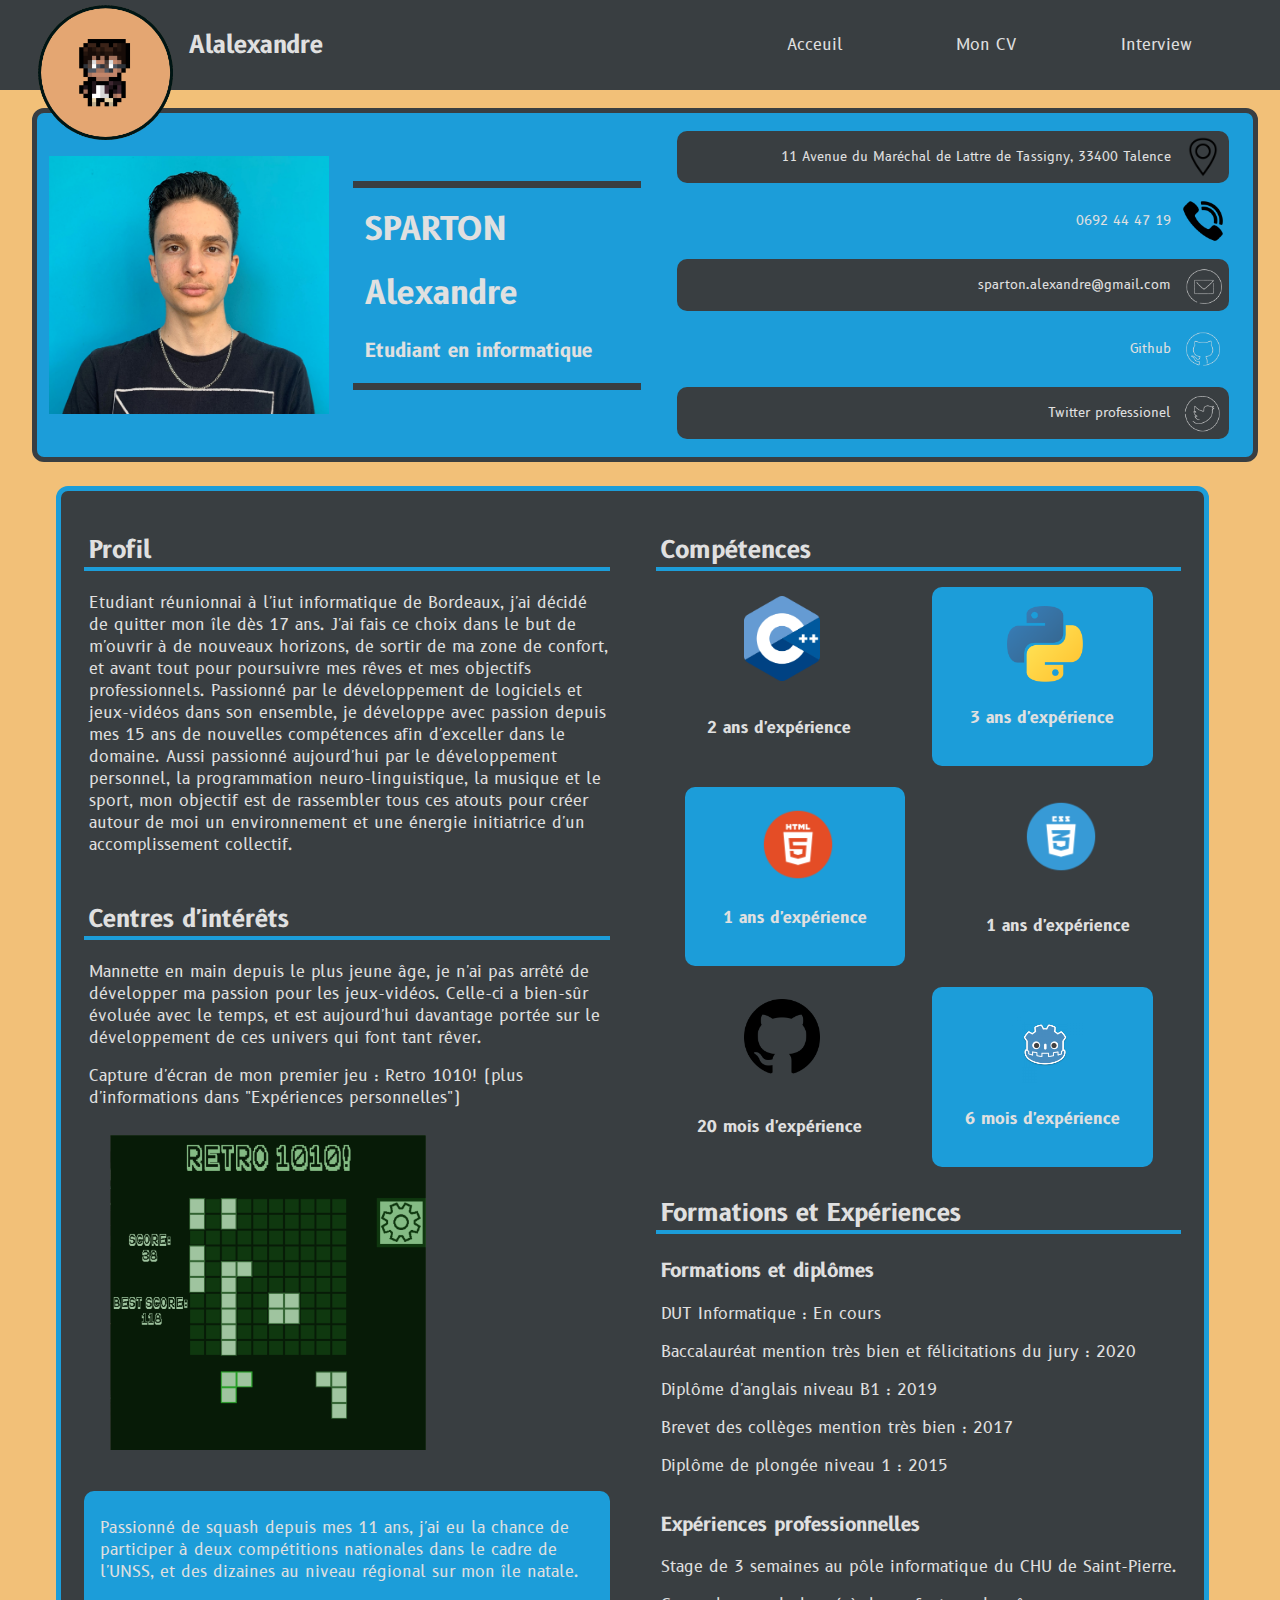
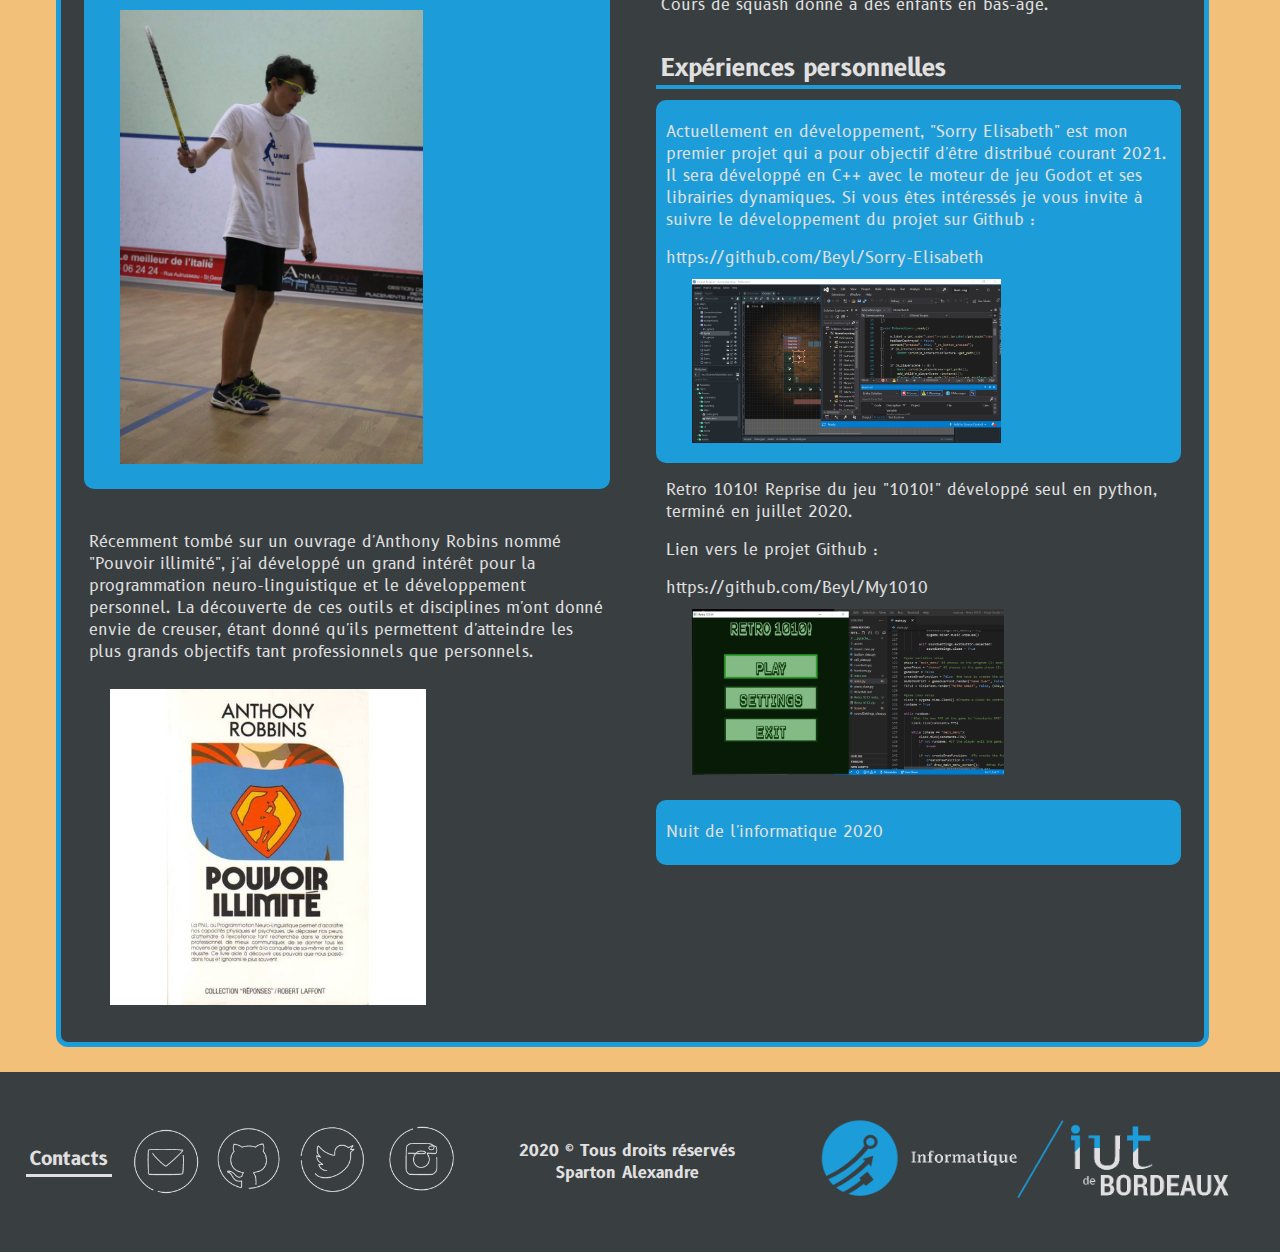
==== cv.html @ 61b1ef1c "Push the project" ====
<!DOCTYPE html>
<html lang="fr">
<head>
    <meta charset='utf-8'>
    <title>Alalexandre - CV</title>
    <link rel="icon" href="images/logo.png">
    <meta name='viewport' content='width=device-width, initial-scale=1'>
    <link rel='stylesheet' type='text/css' media='screen' href='style/cvStyle.css'>
    <link rel='stylesheet' type='text/css' media='screen' href='style/commun.css'>
</head>
<body>
    <header>
        <div>
            <img src="images/logo.png" alt="alalexandre dev logo">
            <h2>Alalexandre</h2>
        </div>
        <nav>
            <a href="index.html">Acceuil</a>
            <a href="cv.html">Mon CV</a>
            <a href="interview.html">Interview</a>
        </nav>
    </header>

    <main>
        <section id="cvHeader">
            <img src="images/cv/photo_cv_crop.jpeg" alt="Photo de Sparton Alexandre">
            <div id=name>
                <h1>SPARTON</h1>
                <h1>Alexandre</h1>
                <h3>Etudiant en informatique</h3>
            </div>
            <div id="cvContacts">
                <a>
                    <p>11 Avenue du Maréchal de Lattre de Tassigny, 33400 Talence</p>
                    <img src="images/contacts/adress.png" alt="Point de carte">
                </a>
                <a>
                    <p>0692 44 47 19</p>
                    <img src="images/contacts/tel.png" alt="Icône téléphone">
                </a>
                <a href="mailto:alexandre.sparton.dev@gmail.com">
                    <p>sparton.alexandre@gmail.com</p>
                    <img src="images/contacts/mail.png" alt="Icône email">
                </a>
                <a href="https://github.com/Beyl" target="_blank" rel="noopener noreferrer">
                    <p>Github</p>
                    <img src="images/contacts/git.png" alt="Icône Github">
                </a>
                <a href="https://twitter.com/Beyl_dev" target="_blank" rel="noopener noreferrer">
                    <p>Twitter professionel</p>
                    <img src="images/contacts/twitter.png" alt="Icône Twitter">
                </a>
            </div>
        </section>

        <section id="cvMain">
            <div>
                <div id="profile">
                    <h2>Profil</h2>
                    <p>
                        Etudiant réunionnai à l'iut informatique de Bordeaux, j'ai décidé de quitter mon île dès 17 ans.
                        J'ai fais ce choix dans le but de m'ouvrir à de nouveaux horizons, de sortir de ma zone de confort, et avant tout pour poursuivre mes rêves et mes objectifs professionnels.
                        Passionné par le développement de logiciels et jeux-vidéos dans son ensemble, je développe avec passion depuis mes 15 ans de nouvelles compétences afin d'exceller dans le domaine.
                        Aussi passionné aujourd'hui par le développement personnel, la programmation neuro-linguistique, la musique et le sport,
                        mon objectif est de rassembler tous ces atouts pour créer autour de moi un environnement et une énergie initiatrice d'un accomplissement collectif.
                    </p>
                </div>
                <div id="centerOfInterests">
                    <h2>Centres d'intérêts</h2>
                    <div>
                        <p>
                            Mannette en main depuis le plus jeune âge, je n'ai pas arrêté de développer ma passion pour les jeux-vidéos.
                            Celle-ci a bien-sûr évoluée avec le temps, et est aujourd'hui davantage portée sur le développement de ces univers qui font tant rêver.
                        </p>
                        <p>Capture d'écran de mon premier jeu : Retro 1010! (plus d'informations dans "Expériences personnelles")</p>
                        <img src="images/cv/retro1010.PNG" alt="Screenshot of Retro 1010!">
                    </div>
                    <div>
                        <p>
                            Passionné de squash depuis mes 11 ans, j'ai eu la chance de participer à deux compétitions nationales dans le cadre de l'UNSS, et des dizaines au niveau régional sur mon île natale.
                        </p>
                        <img src="images/cv/Squash_loisir.jpg" alt="Championnat de France UNSS 2018">
                    </div>
                    <div>
                        <p>
                            Récemment tombé sur un ouvrage d'Anthony Robins nommé "Pouvoir illimité", j'ai développé un grand intérêt pour la programmation neuro-linguistique et le développement personnel.
                            La découverte de ces outils et disciplines m'ont donné envie de creuser, étant donné qu'ils permettent d'atteindre les plus grands objectifs tant professionnels que personnels.
                        </p>
                        <img src="images/cv/pouvoir_illimité.jpg" alt="Pouvoir illimité Anthony Robins">
                    </div>
                </div>
            </div>
            <div>
                <div id="skills">
                    <h2>Compétences</h2>
                    <div>
                        <div>
                            <img src="images/cv/c++.png" alt="c++ icon">
                            <h4>2 ans d'expérience</h4>
                        </div>
                        <div class="bgBlue">
                            <img src="images/cv/python.png" alt="python icon">
                            <h4>3 ans d'expérience</h4>
                        </div>
                        <div class="bgBlue">
                            <img src="images/cv/html.png" alt="html icon">
                            <h4>1 ans d'expérience</h4>
                        </div>
                        <div>
                            <img src="images/cv/css.png" alt="css icon">
                            <h4>1 ans d'expérience</h4>
                        </div>
                        <div>
                            <img src="images/cv/github.png" alt="github icon">
                            <h4>20 mois d'expérience</h4>
                        </div>
                        <div class="bgBlue">
                            <img src="images/cv/godot.png" alt="godot icon">
                            <h4>6 mois d'expérience</h4>
                        </div>
                    </div>
                </div>
                <div id="professionnal">
                    <h2>Formations et Expériences</h2>
                    <div>
                        <h3>Formations et diplômes</h3>
                        <p>DUT Informatique : En cours</p>
                        <p>Baccalauréat mention très bien et félicitations du jury : 2020</p>
                        <p>Diplôme d'anglais niveau B1 : 2019</p>
                        <p>Brevet des collèges mention très bien : 2017</p>
                        <p>Diplôme de plongée niveau 1 : 2015</p>
                    </div>
                    <div>
                        <h3>Expériences professionnelles</h3>
                        <p>Stage de 3 semaines au pôle informatique du CHU de Saint-Pierre.</p>
                        <p>Cours de squash donné à des enfants en bas-âge.</p>
                    </div>
                    <div id="personalExperiences">
                        <h2>Expériences personnelles</h2>
                        <div>
                            <p>
                                Actuellement en développement, "Sorry Elisabeth" est mon premier projet qui a pour objectif d'être distribué courant 2021.
                                Il sera développé en C++ avec le moteur de jeu Godot et ses librairies dynamiques.
                                Si vous êtes intéressés je vous invite à suivre le développement du projet sur Github :
                            </p>
                            <a href="https://github.com/Beyl/Sorry-Elisabeth" target="_blank" rel="noopener noreferrer">
                                https://github.com/Beyl/Sorry-Elisabeth
                            </a>
                            <img src="images/cv/godot_working.PNG" alt="Godot working">
                        </div>
                        <div>
                            <p>
                                Retro 1010! Reprise du jeu "1010!" développé seul en python, terminé en juillet 2020.
                            </p>
                            <p>
                                Lien vers le projet Github : 
                            </p>
                            <a href="https://github.com/Beyl/My1010" target="_blank" rel="noopener noreferrer">
                                https://github.com/Beyl/My1010
                            </a>
                            <img src="images/cv/retro1010_working.PNG" alt="Python game development">
                        </div>
                        <div>
                            <p>Nuit de l'informatique 2020</p>
                        </div>
                    </div>
                </div>
            </div>
        </section>
    </main>

    <footer>
        <div id="contacts">
            <h3>Contacts</h3>
            <div>
                <a href="mailto:alexandre.sparton.dev@gmail.com">
                    <img src="images/contacts/mail.png" alt="Email">
                </a>
                <a href="https://github.com/Beyl" target="_blank" rel="noopener noreferrer">
                    <img src="images/contacts/git.png" alt="GitHub">
                </a>
                <a href="https://twitter.com/Beyl_dev" target="_blank" rel="noopener noreferrer">
                    <img src="images/contacts/twitter.png" alt="Twitter">
                </a>
                <a href="https://www.instagram.com/alexandresparton_dev/" target="_blank" rel="noopener noreferrer">
                    <img src="images/contacts/instagram.png" alt="Instagram">
                </a>
            </div>
        </div>
        <div id="copyright">
            <h4>2020 © Tous droits réservés</h4>
            <h4>Sparton Alexandre</h4>
        </div>
        <a href="https://www.iut.u-bordeaux.fr/info/" target="_blank" rel="noopener noreferrer">
            <img src="images/footer/iut.png" alt="Iut Informatique de Bordeaux">
        </a>
    </footer>
</body>
</html>
---- style/cvStyle.css ----
main {
    width: 95%;
    height: auto;
    margin: 0;
    margin-left: 2.5%;
    margin-right: 2.5%;
    padding: 0;
    padding-top: 12vh;

    display: flex;
    flex-flow: column nowrap;
    justify-content: space-around;
}

#cvHeader {
    width: 100%;
    height: auto;

    display: flex;
    flex-flow: row nowrap;
    justify-content: space-around;
    align-items: center;

    border-radius: 12px;
    border: solid 5px #393E41;
    background-color: #1c9dd9;
}

#cvHeader>img {
    width: 23%;
    height: auto;
    margin: 1%;
}

#cvHeader>img:hover {
    transform: scale(1.15);
    transition: transform 0.5s;
}

#cvHeader>img:not(:hover) {
    transform: scale(1);
    transition: transform 0.5s;
}

#name {
    width: 23%;
    height: auto;
    margin: 1%;
    padding-left: 1%;

    border-top: solid 7px #393E41;
    border-bottom: solid 7px #393E41;
}

#cvContacts {
    width: 48%;
    height: auto;
    margin: 1%;

    display: flex;
    flex-flow: column nowrap;
    justify-content: space-around;
}

#cvContacts>a {
    width: 96%;
    height: 18%;
    margin: 1%;
    margin-left: 2%;
    margin-right: 2%;

    display: flex;
    flex-flow: row nowrap;
    justify-content: flex-end;
    align-items: center;
}

#cvContacts>a:nth-child(2n+1) {
    background-color: #393E41;
    border-radius: 10px;
}

#cvContacts>a:hover {
    transform: scale(1.15);
    transition: transform 0.5s;
}

#cvContacts>a:not(:hover) {
    transform: scale(1);
    transition: transform 0.5s;
}

#cvContacts>a>img {
    width: 7.5%;
    height: auto;
    margin: 1%;
    margin-left: 2%;
}

#cvContacts>a>p {
    font-size: smaller;
}

#cvMain {
    width: 94%;
    height: auto;
    margin: 2%;

    display: flex;
    flex-flow: row nowrap;
    justify-content: space-between;

    border-radius: 12px;
    border: solid 5px #1c9dd9;
    background-color: #393E41;
}

#cvMain h2 {
    margin-bottom: 1%;
    padding-left: 1%;

    border-bottom: solid 0.2em #1c9dd9;
}

#cvMain>div {
    width: 46%;
    height: auto;
    margin: 2%;
}

#cvMain>div>div {
    width: 100%;
    height: auto;

    display: flex;
    flex-flow: column nowrap;
    justify-content: space-around;
}

#profile p {
    margin-bottom: 5%;
    padding-left: 1%;
}

#centerOfInterests div:nth-child(2n+1) {
    padding: 2%;
    background-color: #1c9dd9;
    border-radius: 10px;
    margin-bottom: 5%;
    margin-top: 5%;
}

#centerOfInterests p {
    padding-left: 1%;
}

#cvMain img {
    width: 60%;
    height: auto;
    margin: 2%;
    margin-left: 5%;
}

#cvMain img:hover {
    transform: scale(1.25);
    transition: transform 0.5s;
}

#cvMain img:not(:hover) {
    transform: scale(1);
    transition: transform 0.5s;
}

#professionnal>div * {
    padding-left: 1%;
}

#professionnal a:hover {
    font-size: 1.15em;
    transition: font-size 0.5s;
}

#professionnal a:not(:hover) {
    font-size: 1em;
    transition: font-size 0.5s;
}

#professionnal img {
    width: 60%;
}

#personalExperiences>div:nth-child(2n) {
    margin-top: 2%;
    padding: 1%;
    border-radius: 10px;
    background-color: #1c9dd9;
}

#skills>div {
    display: flex;
    flex-flow: row wrap;
    justify-content: space-around;
}

#skills>div>div {
    width: 36%;
    height: auto;
    margin: 2%;

    display: flex;
    flex-flow: column nowrap;
    justify-content: space-around;
    align-items: center;
    text-align: center;
}

.bgBlue {
    padding: 3%;
    background-color: #1c9dd9;
    border-radius: 10px;
}

#skills img {
    width: 40%;
    height: auto;
}

@media screen and (min-width: 600px) and (max-width: 1024px) {
    #cvHeader {
        flex-wrap: wrap;
    }

    #name {
        width: 53%;
        text-align: center;
    }

    #cvContacts {
        width: 100%;
        margin-top: 2%;

        flex-flow: row wrap;
        align-items: center;
    }

    #cvContacts>a {
        height: auto;
        width: 48%;
        margin: 1%;
        flex-direction: row-reverse;
    }

    #cvContacts>a>img {
        width: 12%;
        height: auto;
        margin: 2%;
        margin-right: 4%;
    }

    #cvMain img {
        width: 65%;
    }

    #personalExperiences>div img {
        width: 80%;
    }
}

@media screen and (max-width: 600px) {
    #cvHeader {
        flex-direction: column;
    }

    #cvHeader>img {
        width: 50%;
        height: auto;
        margin: 4%;
    }

    #name {
        width: 75%;
        text-align: center;
    }

    #cvContacts {
        width: 100%;
    }

    #cvContacts>a {
        flex-direction: column-reverse;
        margin: 2%;
        margin-left: 0;
        margin-right: 0;
        width: 100%;
    }

    #cvContacts>a:nth-child(2n+1) {
        border-radius: 0px;
    }

    #cvContacts>a>img {
        width: 12%;
    }

    #cvMain {
        flex-direction: column;
        align-items: center;
        text-align: center;
    }

    #cvMain>div {
        width: 90%;
    }

    #cvMain img {
        width: 70%;
    }
}
---- style/commun.css ----
@import url('https://fonts.googleapis.com/css2?family=B612:wght@400;700&display=swap');

body {
    background-color: #F2C078;
    width: auto;
    height: auto;
    margin: 0;
    padding: 0;
}

h1, h2, h3, h4, h5, p, a {
    font-family: 'B612', 'serif';
    color: #E0E0E0;
}

a {
    text-decoration: none;
}

header {
    width: 100%;
    height: 10vh;
    position: fixed;
    display: flex;
    flex-flow: row nowrap;
    justify-content: space-between;
    background-color: #393E41;
    z-index: 2;
}

header>div {
    width: 30%;
    height: 100%;
    margin-left: 3%;
    display: flex;
    flex-flow: row nowrap;
    justify-content: flex-start;
    align-items: center;
}

header>div>img {
    width: auto;
    height: 150%;
    margin-top: 6vh;
    margin-right: 2%;
}

header>div>h2 {
    margin-left: 2%;
}

header>nav {
    width: 40%;
    height: 100%;
    margin-right: 3%;
    display: flex;
    flex-flow: row nowrap;
    justify-content: space-between;
    align-items: center;
}

header a {
    width: 100%;
    padding-top: 3.4vh;
    padding-bottom: 3.3vh;
    text-align: center;
}

header a:hover {
    background-color: #F2C078;
    transition: background-color 0.5s;
}

header a:not(:hover) {
    background-color: unset;
    transition: background-color 0.5s;
}

footer {
    width: 100%;
    height: 20vh;
    margin: 0;
    padding: 0;
    display: flex;
    flex-flow: row nowrap;
    justify-content: space-between;
    background-color: #393E41;
}

footer img:hover {
    transform: scale(1.15);
    transition: transform 0.5s;
}

footer img:not(:hover) {
    transform: scale(1);
    transition: transform 0.5s;
}

#contacts {
    width: 34%;
    height: 100%;
    margin: 0;
    margin-left: 2%;
    margin-right: 2%;
    display: flex;
    flex-flow: row nowrap;
    justify-content: space-between;
    align-items: center;
}

#contacts>h3 {
    border-bottom: solid 3px #E0E0E0;
    padding-bottom: 0.5%;
    padding-right: 1%;
    padding-left: 1%;
    margin-right: 2%;
}

#contacts>div {
    width: 78%;
    height: 100%;
    display: flex;
    flex-flow: row nowrap;
    justify-content: space-around;
    align-items: center;
}

#contacts>div img {
    width: 90%;
    height: 100%;
    margin: 0;
    padding: 5%;
    padding-top: 3.3vh;
    padding-bottom: 3.3vh;
}

#contacts>div img:hover {
    background-color: #1c9dd9;
    transition: background-color 0.5s;
    transform: scale(1.15);
    transition: transform 0.5s;
}

#contacts>div img:not(:hover) {
    background-color: unset;
    transition: background-color 0.5s;
    transform: scale(1);
    transition: transform 0.5s;
}

#copyright {
    width: 18%;
    height: 100%;
    margin-right: 1%;
    margin-left: 1%;
    text-align: center;
    display: flex;
    flex-flow: column nowrap;
    justify-content: center;
}

#copyright * {
    margin: 0;
    padding: 0;
}

footer>a {
    width: 34%;
    margin-left: 3%;
    margin-right: 3%;
    align-self: center;
}

footer>a>img {
    width: 100%;
    height: 90%;
}

@media screen and (max-width: 1024px) {
    footer {
        height: auto;
        display: flex;
        flex-flow: column nowrap;
        justify-content: space-between;
        align-items: center;
    }

    #contacts {
        width: 100%;
        height: 36%;
        margin-top: 1%;
        display: flex;
        flex-flow: column nowrap;
        justify-content: space-around;
        align-items: center;
    }

    #contacts>*:first-child {
        margin: 2%;
    }

    #contacts>div>a img {
        width: 70%;
        height: 100%;
        margin: 0;
        padding: 5%;
        padding-top: 3.3vh;
        padding-bottom: 3.3vh;
    }

    #copyright {
        width: 100%;
        height: 20%;
        margin-bottom: 4%;
        display: flex;
        flex-flow: row nowrap;
        justify-content: center;
        align-items: center;
    }

    #copyright * {
        padding-left: 2%;
        padding-right: 2%;
    }

    #copyright *:first-child {
        border-right: solid 2px #E0E0E0;
    }

    footer>a {
        width: 100%;
        height: 36%;
        display: flex;
        justify-content: center;
    }
    
    footer>a>img {
        width: 60%;
        height: auto;
    }
}

@media screen and (max-width: 1024px) and (min-width: 600px) {
    header a {
        padding-top: 3.1vh;
        padding-bottom: 3.1vh;
    }

    footer>* {
        width: 100%;
        height: 29%;
    }

    #copyright {
        margin-top: 2%;
        font-size: 1.3em;
    }
}

@media screen and (max-width: 600px) {
    header>div {
        margin: 0;
        margin-left: 1%;
    }

    header nav {
        width: 47%;
        margin: 0;
        margin-right: 1%;
    }

    header a {
        padding-top: 3.2vh;
        padding-bottom: 3.2vh;
    }
}
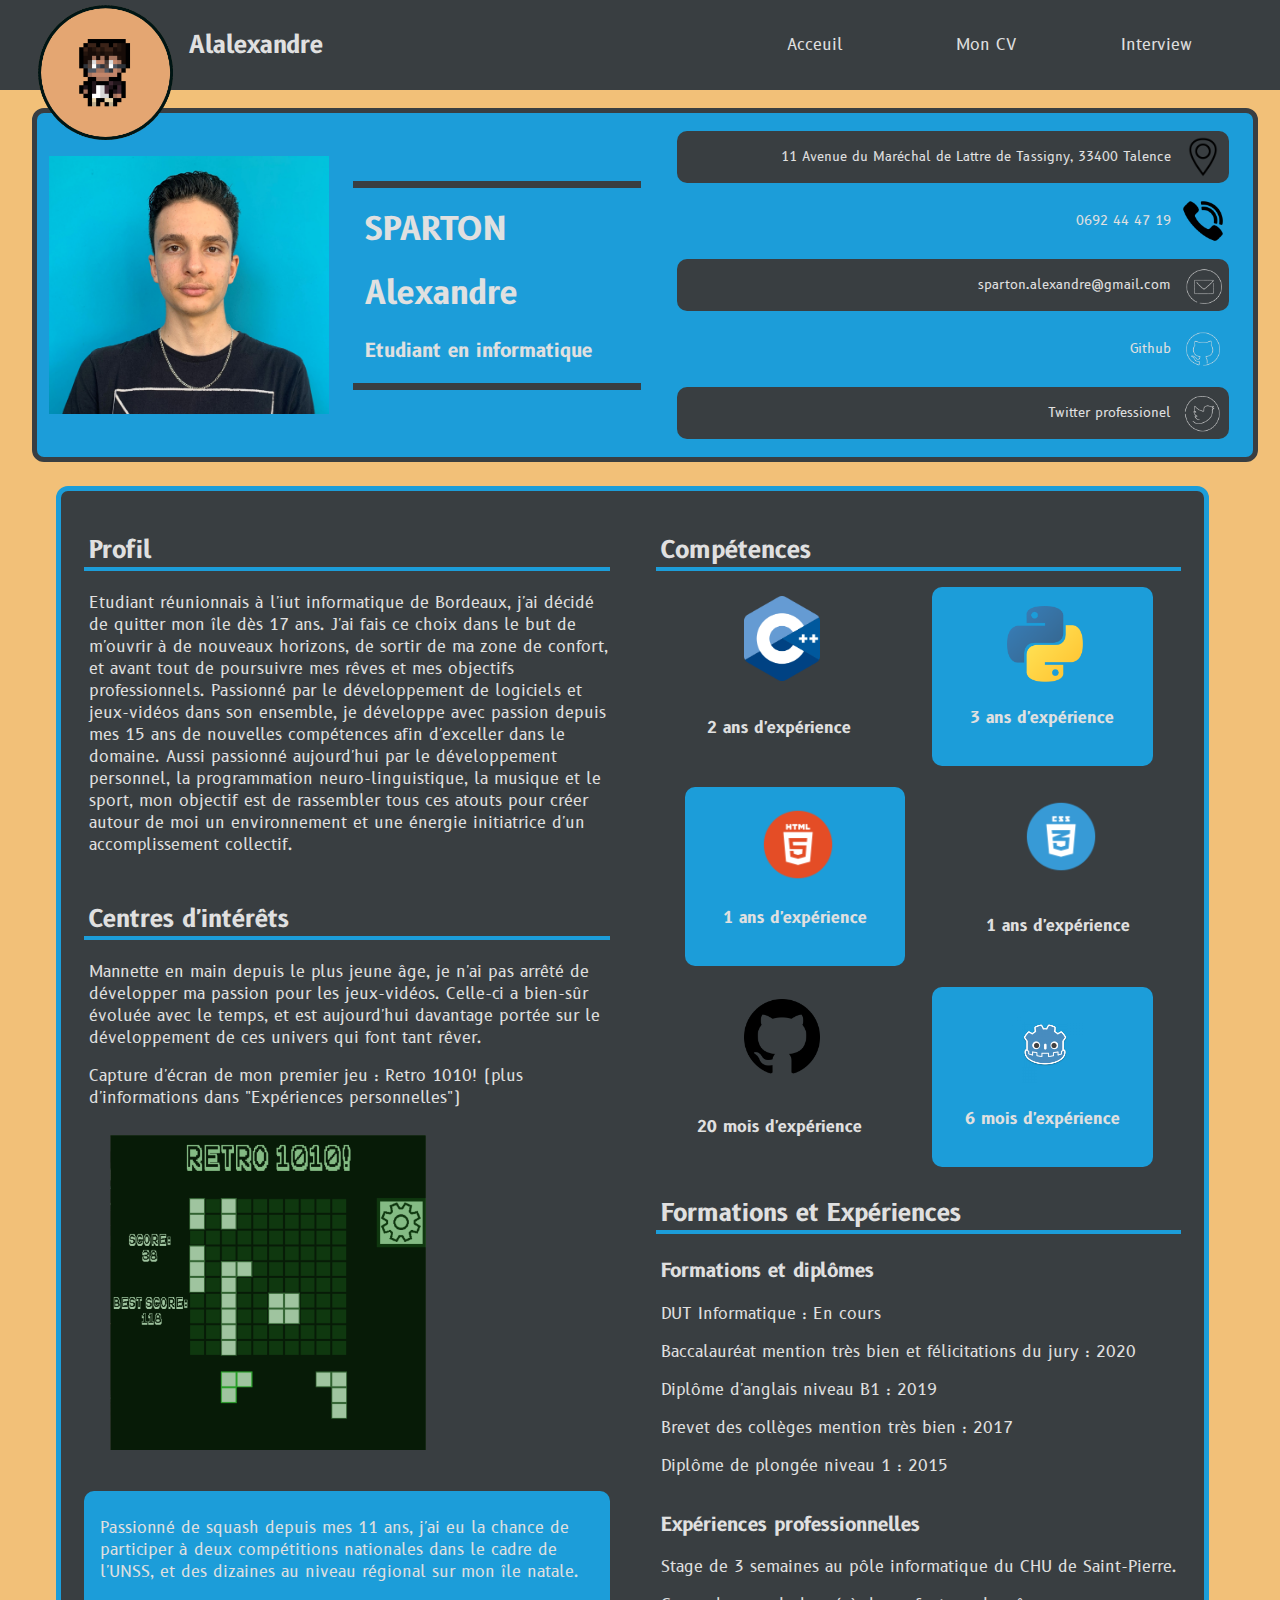
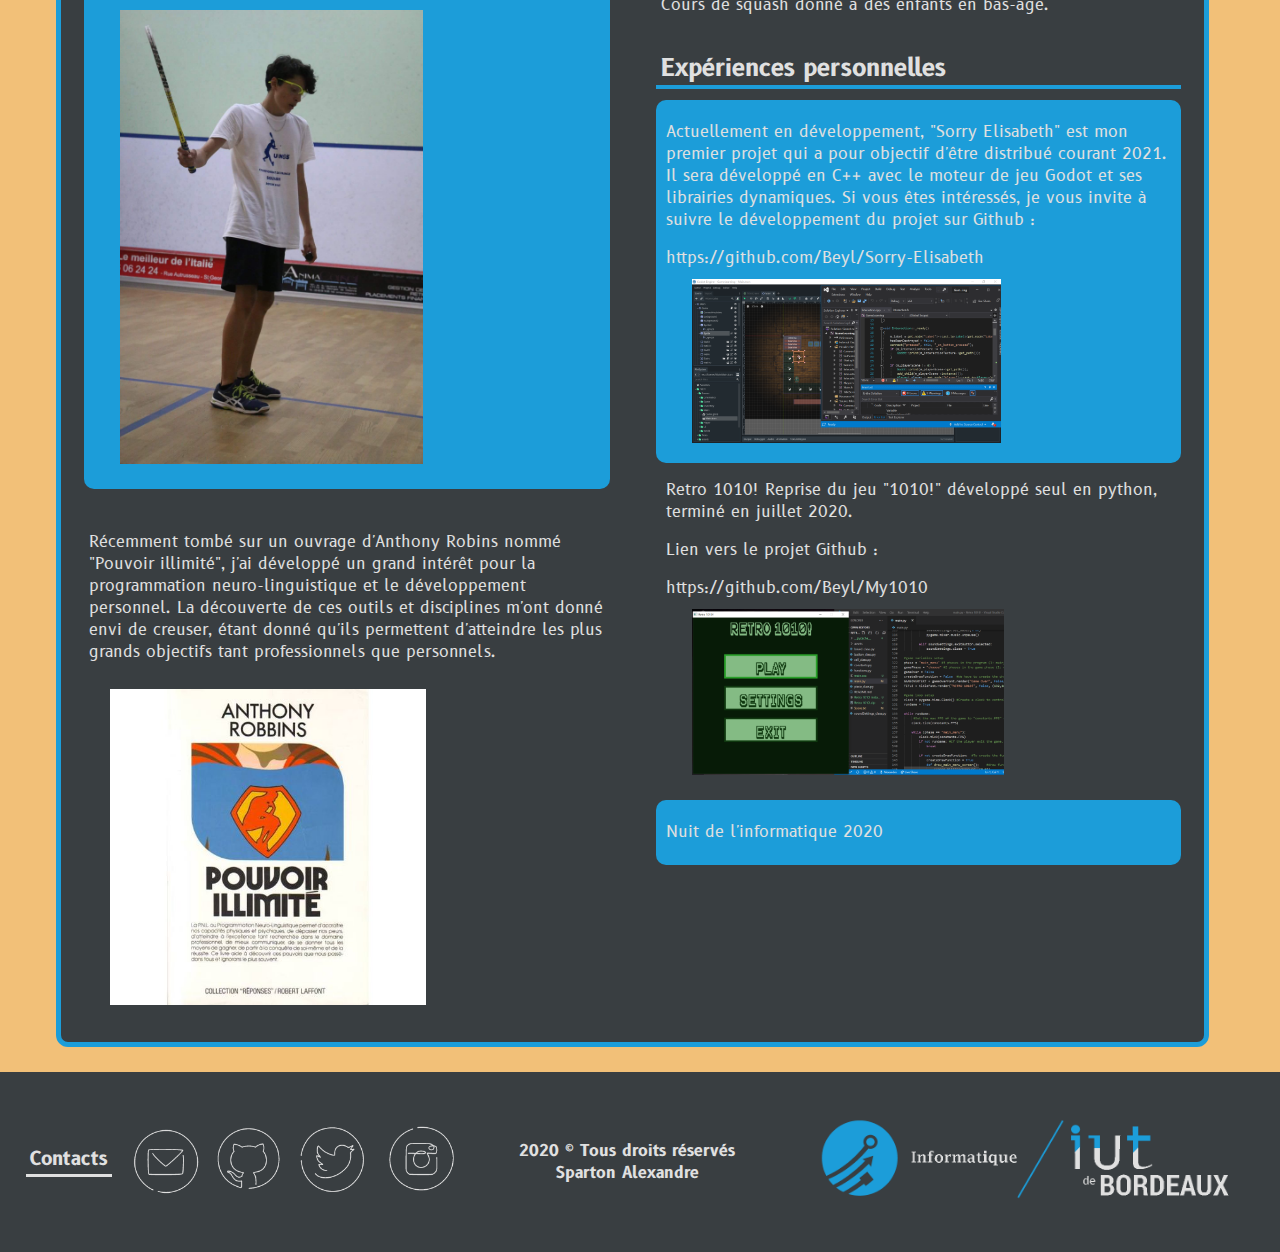
==== commit 1491c209: "Orthographe" ====
--- a/cv.html
+++ b/cv.html
@@ -58,8 +58,8 @@
                 <div id="profile">
                     <h2>Profil</h2>
                     <p>
-                        Etudiant réunionnai à l'iut informatique de Bordeaux, j'ai décidé de quitter mon île dès 17 ans.
-                        J'ai fais ce choix dans le but de m'ouvrir à de nouveaux horizons, de sortir de ma zone de confort, et avant tout pour poursuivre mes rêves et mes objectifs professionnels.
+                        Etudiant réunionnais à l'iut informatique de Bordeaux, j'ai décidé de quitter mon île dès 17 ans.
+                        J'ai fais ce choix dans le but de m'ouvrir à de nouveaux horizons, de sortir de ma zone de confort, et avant tout de poursuivre mes rêves et mes objectifs professionnels.
                         Passionné par le développement de logiciels et jeux-vidéos dans son ensemble, je développe avec passion depuis mes 15 ans de nouvelles compétences afin d'exceller dans le domaine.
                         Aussi passionné aujourd'hui par le développement personnel, la programmation neuro-linguistique, la musique et le sport,
                         mon objectif est de rassembler tous ces atouts pour créer autour de moi un environnement et une énergie initiatrice d'un accomplissement collectif.
@@ -84,7 +84,7 @@
                     <div>
                         <p>
                             Récemment tombé sur un ouvrage d'Anthony Robins nommé "Pouvoir illimité", j'ai développé un grand intérêt pour la programmation neuro-linguistique et le développement personnel.
-                            La découverte de ces outils et disciplines m'ont donné envie de creuser, étant donné qu'ils permettent d'atteindre les plus grands objectifs tant professionnels que personnels.
+                            La découverte de ces outils et disciplines m'ont donné envi de creuser, étant donné qu'ils permettent d'atteindre les plus grands objectifs tant professionnels que personnels.
                         </p>
                         <img src="images/cv/pouvoir_illimité.jpg" alt="Pouvoir illimité Anthony Robins">
                     </div>
@@ -141,7 +141,7 @@
                             <p>
                                 Actuellement en développement, "Sorry Elisabeth" est mon premier projet qui a pour objectif d'être distribué courant 2021.
                                 Il sera développé en C++ avec le moteur de jeu Godot et ses librairies dynamiques.
-                                Si vous êtes intéressés je vous invite à suivre le développement du projet sur Github :
+                                Si vous êtes intéressés, je vous invite à suivre le développement du projet sur Github :
                             </p>
                             <a href="https://github.com/Beyl/Sorry-Elisabeth" target="_blank" rel="noopener noreferrer">
                                 https://github.com/Beyl/Sorry-Elisabeth
@@ -152,9 +152,7 @@
                             <p>
                                 Retro 1010! Reprise du jeu "1010!" développé seul en python, terminé en juillet 2020.
                             </p>
-                            <p>
-                                Lien vers le projet Github : 
-                            </p>
+                            <p>Lien vers le projet Github :</p>
                             <a href="https://github.com/Beyl/My1010" target="_blank" rel="noopener noreferrer">
                                 https://github.com/Beyl/My1010
                             </a>
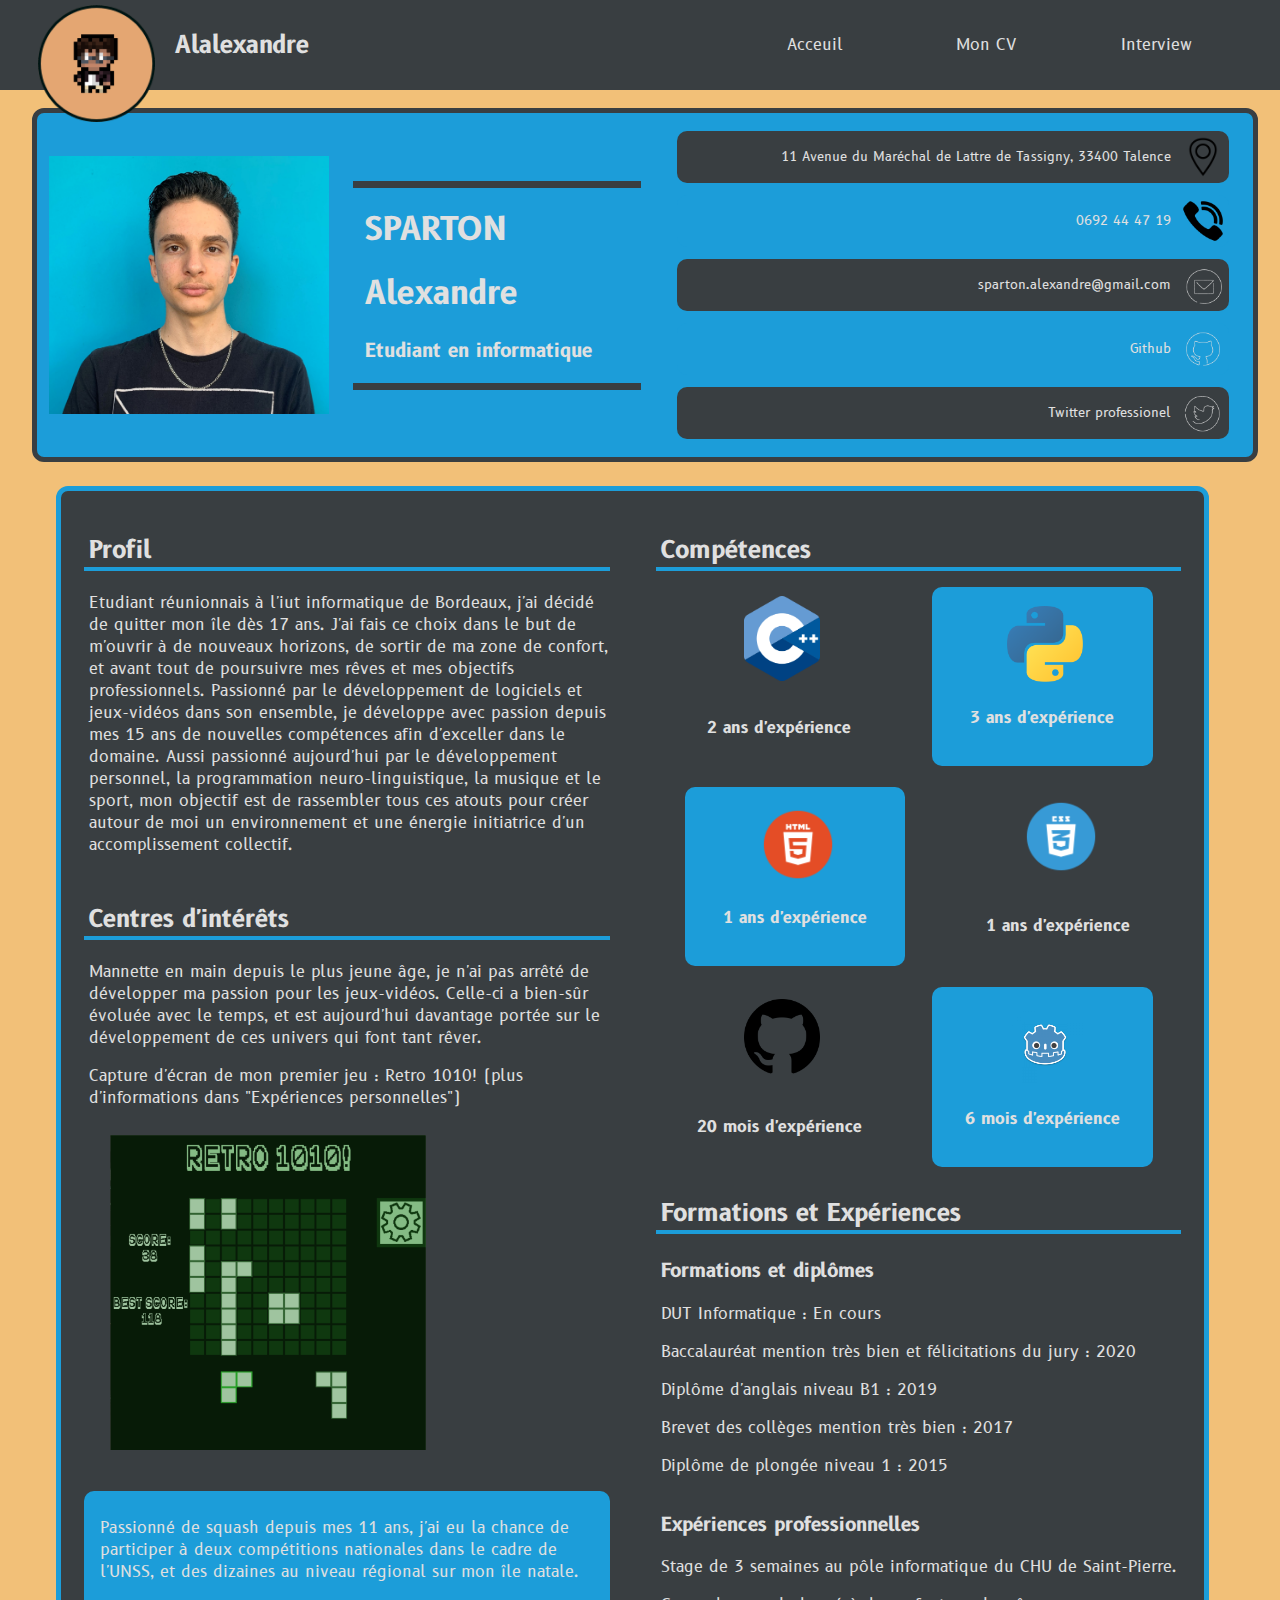
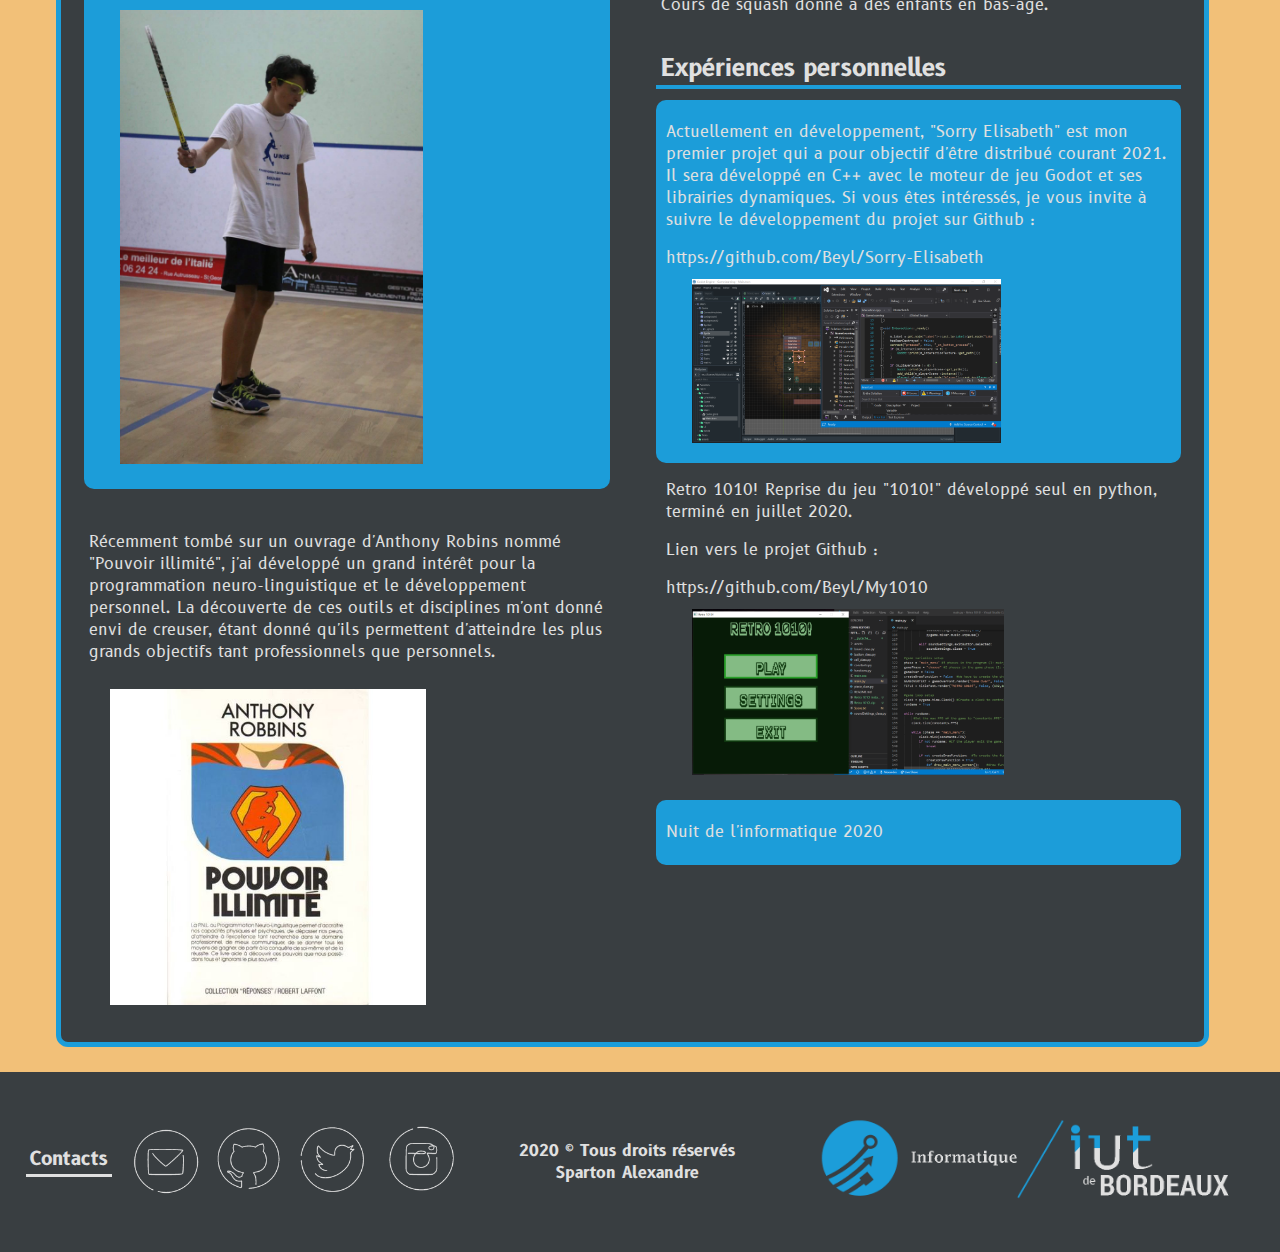
==== commit 694677e8: "Upgrade" ====
--- a/cv.html
+++ b/cv.html
@@ -72,7 +72,7 @@
                             Mannette en main depuis le plus jeune âge, je n'ai pas arrêté de développer ma passion pour les jeux-vidéos.
                             Celle-ci a bien-sûr évoluée avec le temps, et est aujourd'hui davantage portée sur le développement de ces univers qui font tant rêver.
                         </p>
-                        <p>Capture d'écran de mon premier jeu : Retro 1010! (plus d'informations dans "Expériences personnelles")</p>
+                        <p>Capture d'écran de mon premier jeu : Retro 1010! (<a href="#1010!">plus d'informations dans "Expériences personnelles"</a>)</p>
                         <img src="images/cv/retro1010.PNG" alt="Screenshot of Retro 1010!">
                     </div>
                     <div>
@@ -148,7 +148,7 @@
                             </a>
                             <img src="images/cv/godot_working.PNG" alt="Godot working">
                         </div>
-                        <div>
+                        <div id="1010!">
                             <p>
                                 Retro 1010! Reprise du jeu "1010!" développé seul en python, terminé en juillet 2020.
                             </p>
--- a/style/cvStyle.css
+++ b/style/cvStyle.css
@@ -80,6 +80,11 @@
     border-radius: 10px;
 }
 
+#cvContacts>a:nth-child(2n) {
+    background-color: #1c9dd9;
+    border-radius: 10px;
+}
+
 #cvContacts>a:hover {
     transform: scale(1.15);
     transition: transform 0.5s;
@@ -154,6 +159,17 @@
     padding-left: 1%;
 }
 
+#cvMain a:hover {
+    border-bottom: 0.1em solid #E0E0E0;
+    font-size: 1.1em;
+    transition: font-size 0.5s;
+}
+
+#cvMain a:not(:hover) {
+    font-size: 1em;
+    transition: font-size 0.5s;
+}
+
 #cvMain img {
     width: 60%;
     height: auto;
@@ -173,16 +189,6 @@
 
 #professionnal>div * {
     padding-left: 1%;
-}
-
-#professionnal a:hover {
-    font-size: 1.15em;
-    transition: font-size 0.5s;
-}
-
-#professionnal a:not(:hover) {
-    font-size: 1em;
-    transition: font-size 0.5s;
 }
 
 #professionnal img {
@@ -245,8 +251,8 @@
 
     #cvContacts>a {
         height: auto;
-        width: 48%;
-        margin: 1%;
+        width: 45%;
+        margin: 2.5%;
         flex-direction: row-reverse;
     }
 
@@ -284,6 +290,7 @@
 
     #cvContacts {
         width: 100%;
+        text-align: center;
     }
 
     #cvContacts>a {
--- a/style/commun.css
+++ b/style/commun.css
@@ -40,9 +40,9 @@
 
 header>div>img {
     width: auto;
-    height: 150%;
-    margin-top: 6vh;
-    margin-right: 2%;
+    height: 130%;
+    margin-top: 4vh;
+    margin-right: 3%;
 }
 
 header>div>h2 {
@@ -178,6 +178,11 @@
 }
 
 @media screen and (max-width: 1024px) {
+
+    header {
+        height: 7vh;
+    }
+
     footer {
         height: auto;
         display: flex;
@@ -204,7 +209,7 @@
         width: 70%;
         height: 100%;
         margin: 0;
-        padding: 5%;
+        padding: 3%;
         padding-top: 3.3vh;
         padding-bottom: 3.3vh;
     }
@@ -252,20 +257,33 @@
         height: 29%;
     }
 
+    #contacts>div>a img {
+        width: 50%;
+    }
+
     #copyright {
         margin-top: 2%;
-        font-size: 1.3em;
+        font-size: 1.1em;
+    }
+
+    footer>a {
+        width: 80%;
     }
 }
 
 @media screen and (max-width: 600px) {
     header>div {
+        width: 18%;
         margin: 0;
         margin-left: 1%;
     }
 
+    header>div>h2 {
+        font-size: 0.9em;
+    }
+
     header nav {
-        width: 47%;
+        width: 52%;
         margin: 0;
         margin-right: 1%;
     }
@@ -273,5 +291,42 @@
     header a {
         padding-top: 3.2vh;
         padding-bottom: 3.2vh;
+        font-size: 0.8em;
+    }
+}
+
+@media screen and (max-width: 300px) {
+    header {
+        flex-direction: column;
+        justify-content: space-around;
+        align-items: center;
+        height: auto;
+        position: relative;
+    }
+
+    header div img {
+        height: 10vh;
+        margin-top: 10%;
+    }
+
+    header>div {
+        flex-direction: column;
+        justify-content: space-around;
+        align-items: center;
+    }
+
+    header>nav {
+        flex-direction: column;
+        justify-content: space-around;
+        align-items: center;
+    }
+
+    header>nav>a {
+        padding-left: 100%;
+        padding-right: 100%;
+    }
+
+    main {
+        padding-top: 1vh;
     }
 }